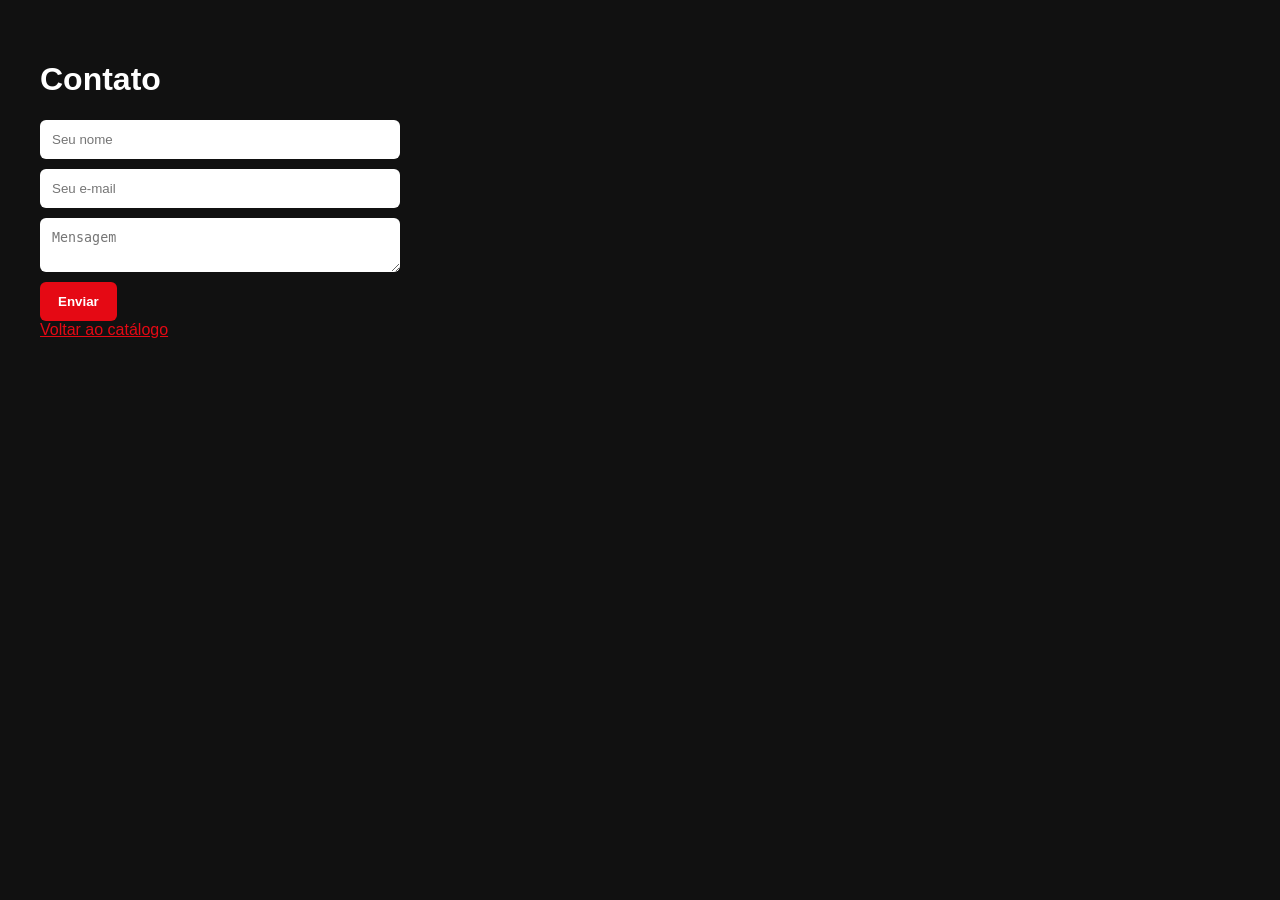
==== public/contato.html @ 51a90de2 "subindo o projeto" ====
<!DOCTYPE html>
<html lang="pt-BR">
<head>
  <meta charset="UTF-8">
  <meta name="viewport" content="width=device-width, initial-scale=1.0">
  <title>Contato - KickStream</title>
  <link rel="stylesheet" href="assets/css/style.css">
</head>
<body class="page-simple">
  <main class="simple-card">
    <h1>Contato</h1>
    <form>
      <input placeholder="Seu nome">
      <input placeholder="Seu e-mail">
      <textarea placeholder="Mensagem"></textarea>
      <button type="button">Enviar</button>
    </form>
    <a href="index.html">Voltar ao catálogo</a>
  </main>
</body>
</html>
---- public/assets/css/style.css ----
* {
  box-sizing: border-box;
}

body {
  margin: 0;
  background: #0f0f0f;
  color: white;
  font-family: Arial, Helvetica, sans-serif;
}

header {
  position: sticky;
  top: 0;
  z-index: 10;
  display: flex;
  align-items: center;
  justify-content: space-between;
  padding: 24px 40px;
  background: #050505;
}

.logo {
  color: #e50914;
  font-size: 30px;
  font-weight: bold;
}

nav a {
  margin-left: 20px;
  color: white;
  text-decoration: none;
}

.hero {
  padding: 50px 40px;
  background: linear-gradient(90deg, #111, #222);
}

.hero h1 {
  margin: 0;
  font-size: 42px;
}

.filters {
  display: flex;
  flex-wrap: wrap;
  gap: 15px;
  padding: 20px 40px;
}

select,
input,
textarea {
  padding: 12px;
  border: 0;
  border-radius: 6px;
}

.grid {
  display: grid;
  grid-template-columns: repeat(auto-fit, minmax(280px, 1fr));
  gap: 22px;
  padding: 20px 40px 50px;
}

.card {
  overflow: hidden;
  background: #1c1c1c;
  border-radius: 12px;
  box-shadow: 0 0 12px #000;
}

.thumb {
  display: flex;
  align-items: center;
  justify-content: center;
  height: 150px;
  background: #e50914;
  font-size: 38px;
  font-weight: bold;
}

.content {
  padding: 18px;
}

.content h2 {
  margin-top: 0;
}

.status {
  color: #00ff99;
}

button {
  padding: 12px 18px;
  color: white;
  font-weight: bold;
  cursor: pointer;
  background: #e50914;
  border: 0;
  border-radius: 6px;
}

footer {
  padding: 20px;
  color: #aaa;
  text-align: center;
  background: #050505;
}

.page-simple {
  min-height: 100vh;
  padding: 40px;
  background: #111;
}

.simple-card {
  max-width: 720px;
}

.simple-card a {
  color: #e50914;
}

.simple-card input,
.simple-card textarea {
  display: block;
  width: min(100%, 360px);
  margin: 10px 0;
}

@media (max-width: 640px) {
  header {
    align-items: flex-start;
    flex-direction: column;
    gap: 16px;
    padding: 20px;
  }

  nav a {
    margin: 0 16px 0 0;
  }

  .hero,
  .filters,
  .grid,
  .page-simple {
    padding-right: 20px;
    padding-left: 20px;
  }

  .hero h1 {
    font-size: 32px;
  }
}
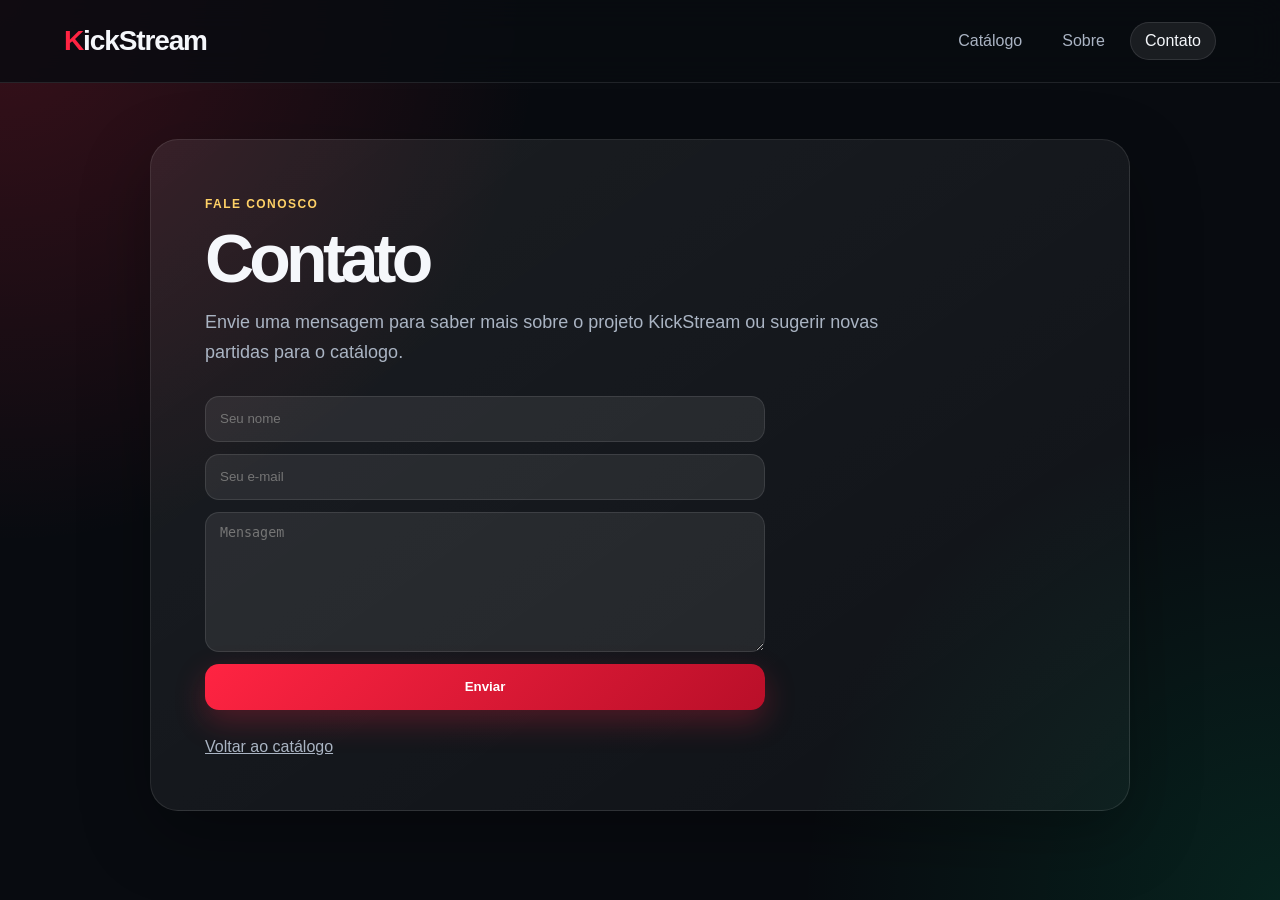
==== commit 76935d95: "alterando front" ====
--- a/public/contato.html
+++ b/public/contato.html
@@ -7,15 +7,26 @@
   <link rel="stylesheet" href="assets/css/style.css">
 </head>
 <body class="page-simple">
-  <main class="simple-card">
+  <header class="site-header compact">
+    <a class="logo" href="index.html">KickStream</a>
+    <nav>
+      <a href="index.html">Catálogo</a>
+      <a href="sobre.html">Sobre</a>
+      <a class="active" href="contato.html">Contato</a>
+    </nav>
+  </header>
+
+  <main class="simple-card contact-card">
+    <span class="eyebrow">Fale conosco</span>
     <h1>Contato</h1>
+    <p>Envie uma mensagem para saber mais sobre o projeto KickStream ou sugerir novas partidas para o catálogo.</p>
     <form>
-      <input placeholder="Seu nome">
-      <input placeholder="Seu e-mail">
-      <textarea placeholder="Mensagem"></textarea>
+      <input placeholder="Seu nome" aria-label="Seu nome">
+      <input placeholder="Seu e-mail" aria-label="Seu e-mail">
+      <textarea placeholder="Mensagem" aria-label="Mensagem"></textarea>
       <button type="button">Enviar</button>
     </form>
-    <a href="index.html">Voltar ao catálogo</a>
+    <a class="text-link" href="index.html">Voltar ao catálogo</a>
   </main>
 </body>
 </html>
--- a/public/assets/css/style.css
+++ b/public/assets/css/style.css
@@ -2,156 +2,439 @@
   box-sizing: border-box;
 }
 
+:root {
+  --bg: #080b10;
+  --panel: rgba(18, 24, 33, 0.86);
+  --panel-strong: #111923;
+  --text: #f5f7fb;
+  --muted: #aab4c3;
+  --line: rgba(255, 255, 255, 0.1);
+  --accent: #ff2442;
+  --accent-2: #00d084;
+  --gold: #ffd166;
+}
+
 body {
+  min-height: 100vh;
   margin: 0;
-  background: #0f0f0f;
-  color: white;
-  font-family: Arial, Helvetica, sans-serif;
-}
-
-header {
+  color: var(--text);
+  font-family: Inter, Arial, Helvetica, sans-serif;
+  background:
+    radial-gradient(circle at top left, rgba(255, 36, 66, 0.2), transparent 34rem),
+    radial-gradient(circle at bottom right, rgba(0, 208, 132, 0.12), transparent 30rem),
+    var(--bg);
+}
+
+a {
+  color: inherit;
+}
+
+.site-header {
   position: sticky;
   top: 0;
   z-index: 10;
   display: flex;
   align-items: center;
   justify-content: space-between;
-  padding: 24px 40px;
-  background: #050505;
+  gap: 24px;
+  padding: 22px clamp(20px, 5vw, 64px);
+  background: rgba(8, 11, 16, 0.82);
+  border-bottom: 1px solid var(--line);
+  backdrop-filter: blur(16px);
+}
+
+.site-header.compact {
+  position: static;
 }
 
 .logo {
-  color: #e50914;
-  font-size: 30px;
-  font-weight: bold;
+  color: var(--text);
+  font-size: 28px;
+  font-weight: 900;
+  letter-spacing: -0.04em;
+  text-decoration: none;
+}
+
+.logo::first-letter {
+  color: var(--accent);
+}
+
+nav {
+  display: flex;
+  flex-wrap: wrap;
+  gap: 10px;
 }
 
 nav a {
-  margin-left: 20px;
+  padding: 9px 14px;
+  color: var(--muted);
+  text-decoration: none;
+  border: 1px solid transparent;
+  border-radius: 999px;
+  transition: 0.2s ease;
+}
+
+nav a:hover,
+nav a.active {
+  color: var(--text);
+  background: rgba(255, 255, 255, 0.08);
+  border-color: var(--line);
+}
+
+.hero {
+  display: grid;
+  grid-template-columns: minmax(0, 1fr) 280px;
+  gap: 28px;
+  align-items: stretch;
+  padding: 72px clamp(20px, 5vw, 64px) 38px;
+}
+
+.hero-content,
+.hero-panel,
+.simple-card {
+  background: linear-gradient(145deg, rgba(255, 255, 255, 0.08), rgba(255, 255, 255, 0.03));
+  border: 1px solid var(--line);
+  border-radius: 28px;
+  box-shadow: 0 24px 70px rgba(0, 0, 0, 0.3);
+}
+
+.hero-content {
+  padding: clamp(28px, 5vw, 54px);
+}
+
+.eyebrow,
+.section-label,
+.tag {
+  display: inline-flex;
+  align-items: center;
+  width: fit-content;
+  color: var(--gold);
+  font-size: 12px;
+  font-weight: 800;
+  letter-spacing: 0.12em;
+  text-transform: uppercase;
+}
+
+.hero h1,
+.simple-card h1 {
+  max-width: 860px;
+  margin: 14px 0 16px;
+  font-size: clamp(40px, 8vw, 78px);
+  line-height: 0.95;
+  letter-spacing: -0.07em;
+}
+
+.hero p,
+.simple-card p {
+  max-width: 680px;
+  margin: 0;
+  color: var(--muted);
+  font-size: 18px;
+  line-height: 1.7;
+}
+
+.hero-actions {
+  display: flex;
+  flex-wrap: wrap;
+  gap: 12px;
+  margin-top: 30px;
+}
+
+.button-link,
+button {
+  display: inline-flex;
+  align-items: center;
+  justify-content: center;
+  min-height: 46px;
+  padding: 13px 20px;
   color: white;
+  font-weight: 800;
   text-decoration: none;
-}
-
-.hero {
-  padding: 50px 40px;
-  background: linear-gradient(90deg, #111, #222);
-}
-
-.hero h1 {
-  margin: 0;
-  font-size: 42px;
+  cursor: pointer;
+  background: linear-gradient(135deg, var(--accent), #b90f29);
+  border: 0;
+  border-radius: 14px;
+  box-shadow: 0 12px 30px rgba(255, 36, 66, 0.25);
+  transition: transform 0.2s ease, box-shadow 0.2s ease;
+}
+
+.button-link:hover,
+button:hover {
+  transform: translateY(-2px);
+  box-shadow: 0 16px 36px rgba(255, 36, 66, 0.35);
+}
+
+.button-link.secondary {
+  color: var(--text);
+  background: rgba(255, 255, 255, 0.08);
+  box-shadow: none;
+  border: 1px solid var(--line);
+}
+
+.hero-panel {
+  display: flex;
+  flex-direction: column;
+  justify-content: flex-end;
+  min-height: 260px;
+  padding: 28px;
+  background:
+    linear-gradient(180deg, transparent, rgba(0, 0, 0, 0.28)),
+    linear-gradient(135deg, #152132, #071017);
+}
+
+.hero-panel strong {
+  font-size: 88px;
+  line-height: 0.85;
+}
+
+.hero-panel span {
+  color: var(--muted);
+  font-weight: 700;
 }
 
 .filters {
   display: flex;
   flex-wrap: wrap;
-  gap: 15px;
-  padding: 20px 40px;
+  gap: 16px;
+  align-items: end;
+  padding: 22px clamp(20px, 5vw, 64px);
+}
+
+.filters div {
+  flex: 1 1 260px;
+}
+
+.filters h2 {
+  margin: 6px 0 0;
+  font-size: clamp(26px, 4vw, 38px);
+  letter-spacing: -0.04em;
 }
 
 select,
 input,
 textarea {
-  padding: 12px;
-  border: 0;
-  border-radius: 6px;
+  min-height: 46px;
+  padding: 12px 14px;
+  color: var(--text);
+  background: rgba(255, 255, 255, 0.08);
+  border: 1px solid var(--line);
+  border-radius: 14px;
+  outline: none;
+}
+
+select:focus,
+input:focus,
+textarea:focus {
+  border-color: rgba(255, 36, 66, 0.75);
+  box-shadow: 0 0 0 4px rgba(255, 36, 66, 0.12);
+}
+
+select option {
+  color: #10141b;
 }
 
 .grid {
   display: grid;
   grid-template-columns: repeat(auto-fit, minmax(280px, 1fr));
   gap: 22px;
-  padding: 20px 40px 50px;
+  padding: 18px clamp(20px, 5vw, 64px) 70px;
 }
 
 .card {
   overflow: hidden;
-  background: #1c1c1c;
-  border-radius: 12px;
-  box-shadow: 0 0 12px #000;
+  background: var(--panel);
+  border: 1px solid var(--line);
+  border-radius: 24px;
+  box-shadow: 0 20px 52px rgba(0, 0, 0, 0.25);
+  transition: transform 0.2s ease, border-color 0.2s ease;
+}
+
+.card:hover {
+  transform: translateY(-6px);
+  border-color: rgba(255, 255, 255, 0.22);
+}
+
+.card.live {
+  border-color: rgba(0, 208, 132, 0.45);
+}
+
+.card.upcoming {
+  border-color: rgba(255, 209, 102, 0.35);
 }
 
 .thumb {
+  position: relative;
   display: flex;
   align-items: center;
   justify-content: center;
-  height: 150px;
-  background: #e50914;
-  font-size: 38px;
-  font-weight: bold;
+  height: 168px;
+  background:
+    radial-gradient(circle at 30% 20%, rgba(255, 255, 255, 0.28), transparent 26%),
+    linear-gradient(135deg, #ff2442, #521223 58%, #081116);
+}
+
+.thumb span {
+  display: grid;
+  place-items: center;
+  width: 86px;
+  height: 86px;
+  font-size: 30px;
+  font-weight: 900;
+  background: rgba(0, 0, 0, 0.22);
+  border: 1px solid rgba(255, 255, 255, 0.28);
+  border-radius: 50%;
 }
 
 .content {
+  padding: 22px;
+}
+
+.content h2 {
+  margin: 10px 0 14px;
+  font-size: 24px;
+  line-height: 1.1;
+  letter-spacing: -0.04em;
+}
+
+.content p {
+  margin: 9px 0;
+  color: var(--muted);
+  line-height: 1.45;
+}
+
+.content strong {
+  color: var(--text);
+}
+
+.content button {
+  width: 100%;
+  margin-top: 14px;
+}
+
+.status {
+  color: var(--accent-2);
+  font-weight: 800;
+}
+
+footer {
+  padding: 24px;
+  color: var(--muted);
+  text-align: center;
+  background: rgba(0, 0, 0, 0.3);
+  border-top: 1px solid var(--line);
+}
+
+.page-simple {
+  padding-bottom: 56px;
+}
+
+.simple-card {
+  width: min(980px, calc(100% - 40px));
+  margin: 56px auto 0;
+  padding: clamp(28px, 5vw, 54px);
+}
+
+.simple-card h1 {
+  font-size: clamp(38px, 7vw, 68px);
+}
+
+.info-grid {
+  display: grid;
+  grid-template-columns: repeat(3, 1fr);
+  gap: 14px;
+  margin: 32px 0;
+}
+
+.info-grid article {
   padding: 18px;
-}
-
-.content h2 {
-  margin-top: 0;
-}
-
-.status {
-  color: #00ff99;
-}
-
-button {
-  padding: 12px 18px;
-  color: white;
-  font-weight: bold;
-  cursor: pointer;
-  background: #e50914;
-  border: 0;
-  border-radius: 6px;
-}
-
-footer {
-  padding: 20px;
-  color: #aaa;
-  text-align: center;
-  background: #050505;
-}
-
-.page-simple {
-  min-height: 100vh;
-  padding: 40px;
-  background: #111;
-}
-
-.simple-card {
-  max-width: 720px;
-}
-
-.simple-card a {
-  color: #e50914;
-}
-
-.simple-card input,
-.simple-card textarea {
+  background: rgba(255, 255, 255, 0.06);
+  border: 1px solid var(--line);
+  border-radius: 18px;
+}
+
+.info-grid strong,
+.info-grid span {
   display: block;
-  width: min(100%, 360px);
-  margin: 10px 0;
-}
-
-@media (max-width: 640px) {
-  header {
+}
+
+.info-grid strong {
+  margin-bottom: 8px;
+  font-size: 18px;
+}
+
+.info-grid span,
+.text-link {
+  color: var(--muted);
+}
+
+.contact-card form {
+  display: grid;
+  gap: 12px;
+  max-width: 560px;
+  margin: 28px 0 18px;
+}
+
+.contact-card textarea {
+  min-height: 140px;
+  resize: vertical;
+}
+
+.text-link {
+  display: inline-block;
+  margin-top: 10px;
+}
+
+@media (max-width: 760px) {
+  .site-header {
     align-items: flex-start;
     flex-direction: column;
-    gap: 16px;
-    padding: 20px;
+    padding: 18px 20px;
+  }
+
+  .hero {
+    grid-template-columns: 1fr;
+    padding-top: 34px;
+  }
+
+  .hero-panel {
+    min-height: 180px;
+  }
+
+  .filters {
+    align-items: stretch;
+    flex-direction: column;
+  }
+
+  .filters div {
+    flex-basis: auto;
+  }
+
+  select {
+    width: 100%;
+  }
+
+  .info-grid {
+    grid-template-columns: 1fr;
+  }
+}
+
+@media (max-width: 460px) {
+  nav {
+    width: 100%;
   }
 
   nav a {
-    margin: 0 16px 0 0;
-  }
-
-  .hero,
-  .filters,
-  .grid,
-  .page-simple {
-    padding-right: 20px;
-    padding-left: 20px;
-  }
-
-  .hero h1 {
-    font-size: 32px;
-  }
-}
+    flex: 1;
+    text-align: center;
+  }
+
+  .hero h1,
+  .simple-card h1 {
+    letter-spacing: -0.05em;
+  }
+
+  .hero-actions,
+  .button-link {
+    width: 100%;
+  }
+}
